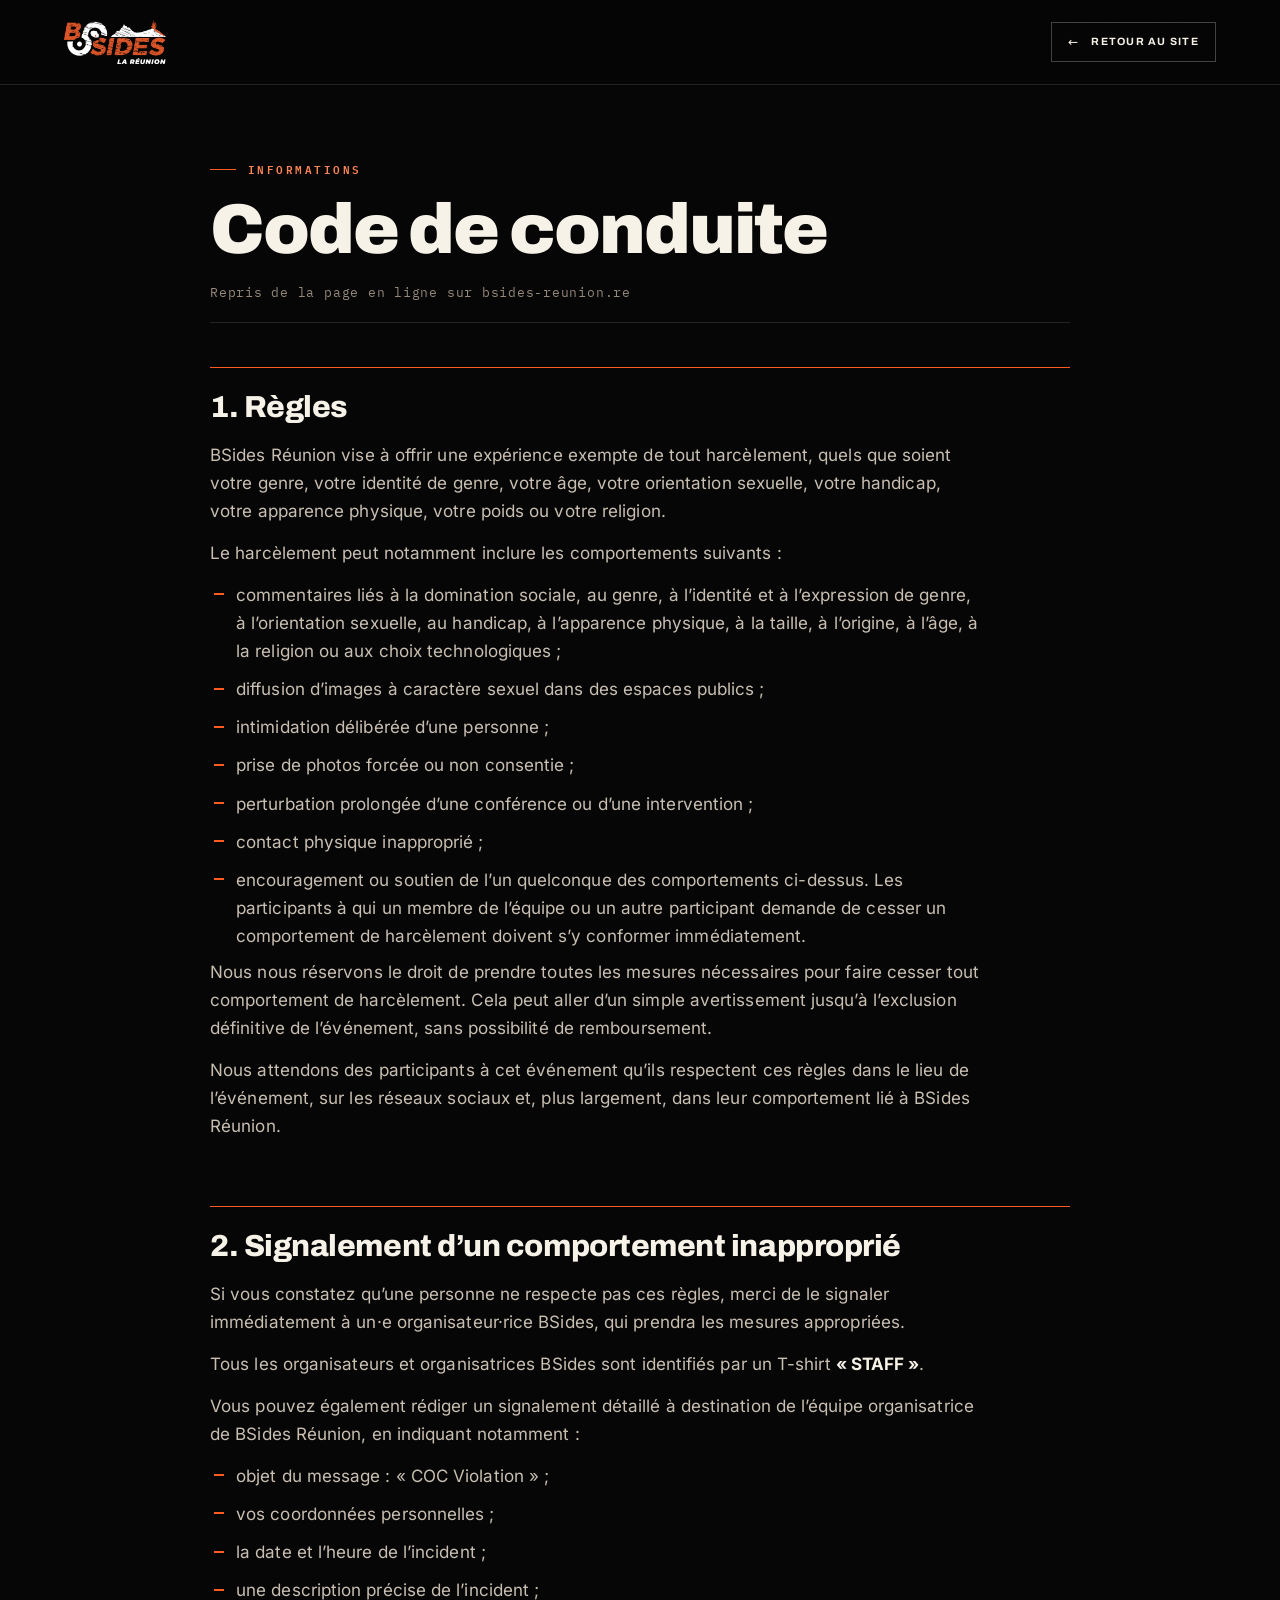
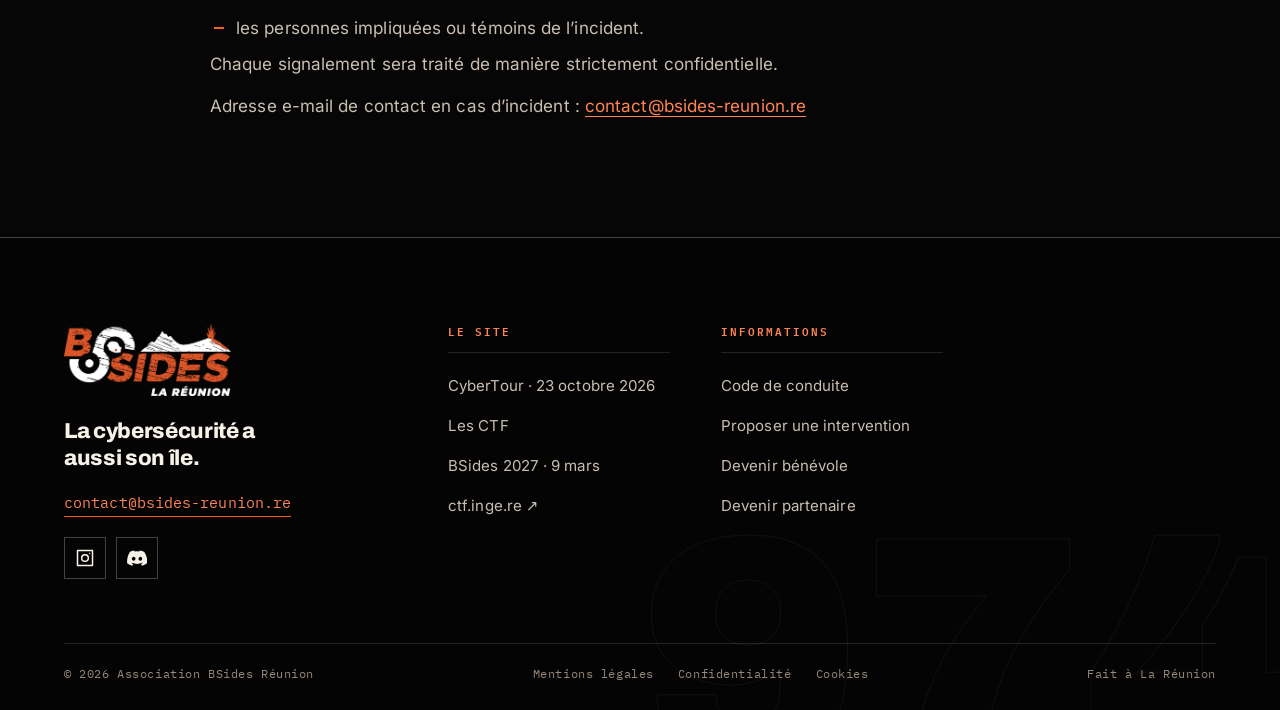
==== code-de-conduite.html @ 9054e7fd "Publie le site sur GitHub Pages depuis une branche orpheline. - Ne garde que le contenu publiable : " ====
<!DOCTYPE html>
<html lang="fr">
<head>
  <meta charset="UTF-8">
  <meta name="viewport" content="width=device-width, initial-scale=1">
  <title>Code de conduite · BSides Réunion</title>
  <meta name="description" content="Code de conduite de BSides Réunion : règles de l’événement et façon de signaler un comportement inapproprié.">
  <link rel="canonical" href="https://bsides-reunion.re/code-de-conduite.html">
  <meta name="robots" content="index, follow">
  <meta property="og:type" content="website">
  <meta property="og:site_name" content="BSides Réunion">
  <meta property="og:locale" content="fr_FR">
  <meta property="og:title" content="Code de conduite · BSides Réunion">
  <meta property="og:description" content="Code de conduite de BSides Réunion : règles de l’événement et façon de signaler un comportement inapproprié.">
  <meta property="og:url" content="https://bsides-reunion.re/code-de-conduite.html">
  <meta property="og:image" content="https://bsides-reunion.re/img/og.png">
  <meta property="og:image:width" content="1200">
  <meta property="og:image:height" content="630">
  <meta property="og:image:alt" content="BSides Réunion">
  <meta name="twitter:card" content="summary_large_image">
  <meta name="twitter:title" content="Code de conduite · BSides Réunion">
  <meta name="twitter:description" content="Code de conduite de BSides Réunion : règles de l’événement et façon de signaler un comportement inapproprié.">
  <meta name="twitter:image" content="https://bsides-reunion.re/img/og.png">
  <meta name="twitter:image:alt" content="BSides Réunion">
  <meta name="theme-color" content="#070606">
  <meta name="color-scheme" content="dark">
  <link rel="icon" href="./logos/favicon.png" type="image/png">
  <link rel="apple-touch-icon" href="./logos/apple-touch-icon.png" sizes="180x180">
  <link rel="preload" href="./fonts/archivo-latin-800-normal.woff2" as="font" type="font/woff2" crossorigin>
  <link rel="stylesheet" href="./css/home.css">
  <link rel="stylesheet" href="./css/pages.css">
</head>
<body class="page-body">
  <a class="skip" href="#main">Aller au contenu</a>

  <header class="top is-scrolled" id="top">
    <div class="wrap top-in">
      <a class="brand" href="./index.html" aria-label="BSides La Réunion, retour au site">
        <img src="./logos/bsides-blanc.png" width="480" height="207" alt="BSides La Réunion">
      </a>
      <a class="btn btn-line btn-sm top-back" href="./index.html"><span class="bi"><span class="arr" aria-hidden="true">←</span> Retour au site</span></a>
    </div>
  </header>
  <main class="doc" id="main">
    <p class="eyebrow">Informations</p>
    <h1>Code de conduite</h1>
    <p class="doc-meta">Repris de la page en ligne sur bsides-reunion.re</p>
    <div class="doc-body">
      <section>
        <h2>1. Règles</h2>
        <p>BSides Réunion vise à offrir une expérience exempte de tout harcèlement, quels que soient votre genre, votre identité de genre, votre âge, votre orientation sexuelle, votre handicap, votre apparence physique, votre poids ou votre religion.</p>
        <p>Le harcèlement peut notamment inclure les comportements suivants :</p>
        <ul>
          <li>commentaires liés à la domination sociale, au genre, à l’identité et à l’expression de genre, à l’orientation sexuelle, au handicap, à l’apparence physique, à la taille, à l’origine, à l’âge, à la religion ou aux choix technologiques ;</li>
          <li>diffusion d’images à caractère sexuel dans des espaces publics ;</li>
          <li>intimidation délibérée d’une personne ;</li>
          <li>prise de photos forcée ou non consentie ;</li>
          <li>perturbation prolongée d’une conférence ou d’une intervention ;</li>
          <li>contact physique inapproprié ;</li>
          <li>encouragement ou soutien de l’un quelconque des comportements ci-dessus. Les participants à qui un membre de l’équipe ou un autre participant demande de cesser un comportement de harcèlement doivent s’y conformer immédiatement.</li>
        </ul>
        <p>Nous nous réservons le droit de prendre toutes les mesures nécessaires pour faire cesser tout comportement de harcèlement. Cela peut aller d’un simple avertissement jusqu’à l’exclusion définitive de l’événement, sans possibilité de remboursement.</p>
        <p>Nous attendons des participants à cet événement qu’ils respectent ces règles dans le lieu de l’événement, sur les réseaux sociaux et, plus largement, dans leur comportement lié à BSides Réunion.</p>
      </section>
      <section>
        <h2>2. Signalement d’un comportement inapproprié</h2>
        <p>Si vous constatez qu’une personne ne respecte pas ces règles, merci de le signaler immédiatement à un·e organisateur·rice BSides, qui prendra les mesures appropriées.</p>
        <p>Tous les organisateurs et organisatrices BSides sont identifiés par un T-shirt <strong>« STAFF »</strong>.</p>
        <p>Vous pouvez également rédiger un signalement détaillé à destination de l’équipe organisatrice de BSides Réunion, en indiquant notamment :</p>
        <ul>
          <li>objet du message : « COC Violation » ;</li>
          <li>vos coordonnées personnelles ;</li>
          <li>la date et l’heure de l’incident ;</li>
          <li>une description précise de l’incident ;</li>
          <li>les personnes impliquées ou témoins de l’incident.</li>
        </ul>
        <p>Chaque signalement sera traité de manière strictement confidentielle.</p>
        <p>Adresse e-mail de contact en cas d’incident : <a href="mailto:contact@bsides-reunion.re?subject=COC%20Violation">contact@bsides-reunion.re</a></p>
      </section>
    </div>
  </main>

  <footer class="foot">
    <div class="wrap foot-grid">
      <div class="foot-brand">
        <a class="brand brand-foot" href="./index.html" aria-label="BSides La Réunion, retour au site">
          <img src="./logos/bsides-blanc.png" width="480" height="207" alt="BSides La Réunion">
        </a>
        <p class="foot-tag">La cybersécurité a aussi son île.</p>
        <a class="foot-mail" href="mailto:contact@bsides-reunion.re">contact@bsides-reunion.re</a>
        <ul class="socials">
          <li><a href="https://www.instagram.com/bsidesreunion/" target="_blank" rel="noopener" aria-label="Instagram de BSides Réunion"><svg viewBox="0 0 24 24" width="20" height="20" aria-hidden="true" fill="none" stroke="currentColor" stroke-width="1.8" stroke-linecap="round" stroke-linejoin="round"><rect x="3" y="3" width="18" height="18"/><circle cx="12" cy="12" r="4"/><circle cx="17.5" cy="6.5" r=".8" fill="currentColor" stroke="none"/></svg></a></li>
          <li><a href="https://discord.gg/W29jZfNpn" target="_blank" rel="noopener" aria-label="Discord de BSides Réunion"><svg viewBox="0 0 24 24" width="20" height="20" aria-hidden="true" fill="currentColor"><path d="M20.3 4.4a19.8 19.8 0 0 0-4.9-1.5l-.1 0c-.2.4-.4.9-.6 1.3a18.3 18.3 0 0 0-5.5 0c-.2-.4-.5-.9-.6-1.3a.1.1 0 0 0-.1 0A19.7 19.7 0 0 0 3.6 4.4a.1.1 0 0 0 0 0C.5 9 0 13.6.1 18.1a.1.1 0 0 0 .1.1 19.9 19.9 0 0 0 6 3 .1.1 0 0 0 .1 0c.5-.6.9-1.3 1.2-2a.1.1 0 0 0 0-.1 13 13 0 0 1-1.9-.9.1.1 0 0 1 0-.2l.4-.3a.1.1 0 0 1 .1 0c3.9 1.8 8.2 1.8 12 0a.1.1 0 0 1 .1 0l.4.3a.1.1 0 0 1 0 .2 12.3 12.3 0 0 1-1.9.9.1.1 0 0 0 0 .1c.4.7.8 1.4 1.2 2a.1.1 0 0 0 .1 0 19.8 19.8 0 0 0 6-3 .1.1 0 0 0 .1-.1c.5-5.2-.8-9.7-3.5-13.7a.1.1 0 0 0 0 0zM8 15.3c-1.2 0-2.2-1.1-2.2-2.4S6.7 10.4 8 10.4s2.2 1.1 2.2 2.5-1 2.4-2.2 2.4zm8 0c-1.2 0-2.2-1.1-2.2-2.4s1-2.5 2.2-2.5 2.2 1.1 2.2 2.5-1 2.4-2.2 2.4z"/></svg></a></li>
        </ul>
      </div>
      <nav class="foot-col" aria-label="Le site">
        <p class="foot-h">Le site</p>
        <ul>
          <li><a href="./index.html#cybertour">CyberTour · 23 octobre 2026</a></li>
          <li><a href="./index.html#ctf">Les CTF</a></li>
          <li><a href="./index.html#infos">BSides 2027 · 9 mars</a></li>
          <li><a href="https://ctf.inge.re" target="_blank" rel="noopener">ctf.inge.re <span aria-hidden="true">↗</span></a></li>
        </ul>
      </nav>
      <nav class="foot-col" aria-label="Informations">
        <p class="foot-h">Informations</p>
        <ul>
          <li><a href="./code-de-conduite.html" aria-current="page">Code de conduite</a></li>
          <li><a href="./appel-a-contributions.html">Proposer une intervention</a></li>
          <li><a href="./benevoles.html">Devenir bénévole</a></li>
          <li><a href="./partenaires.html">Devenir partenaire</a></li>
        </ul>
      </nav>
    </div>
    <div class="wrap foot-bottom">
      <p>© <span id="year">2026</span> Association BSides Réunion</p>
      <p class="foot-legal"><a href="./mentions-legales.html">Mentions légales</a><a href="./confidentialite.html">Confidentialité</a><a href="./cookies.html">Cookies</a></p>
      <p>Fait à La Réunion</p>
    </div>
  </footer>

  <script src="./js/pages.js" defer></script>
</body>
</html>
---- css/home.css ----
/* BSides Réunion — feuille commune (accueil + pages d'information).
   Direction : basalte & lave. Noir chaud, blanc cassé, orange lave.
   Typo éditoriale, filets fins, mouvements sobres. Aucune ressource externe. */

@font-face { font-family: "Inter"; font-weight: 400; font-style: normal; font-display: swap; src: url("../fonts/inter-latin-400-normal.woff2") format("woff2"); }
@font-face { font-family: "Inter"; font-weight: 500; font-style: normal; font-display: swap; src: url("../fonts/inter-latin-500-normal.woff2") format("woff2"); }
@font-face { font-family: "Inter"; font-weight: 600; font-style: normal; font-display: swap; src: url("../fonts/inter-latin-600-normal.woff2") format("woff2"); }
@font-face { font-family: "Inter"; font-weight: 700; font-style: normal; font-display: swap; src: url("../fonts/inter-latin-700-normal.woff2") format("woff2"); }
@font-face { font-family: "Archivo"; font-weight: 700; font-style: normal; font-display: swap; src: url("../fonts/archivo-latin-700-normal.woff2") format("woff2"); }
@font-face { font-family: "Archivo"; font-weight: 800; font-style: normal; font-display: swap; src: url("../fonts/archivo-latin-800-normal.woff2") format("woff2"); }
@font-face { font-family: "Archivo"; font-weight: 900; font-style: normal; font-display: swap; src: url("../fonts/archivo-latin-900-normal.woff2") format("woff2"); }
@font-face { font-family: "IBM Plex Mono"; font-weight: 400; font-style: normal; font-display: swap; src: url("../fonts/ibm-plex-mono-latin-400-normal.woff2") format("woff2"); }
@font-face { font-family: "IBM Plex Mono"; font-weight: 600; font-style: normal; font-display: swap; src: url("../fonts/ibm-plex-mono-latin-600-normal.woff2") format("woff2"); }
@font-face { font-family: "Kaushan Script"; font-weight: 400; font-style: normal; font-display: swap; src: url("../fonts/kaushan-script-latin-400-normal.woff2") format("woff2"); }
@font-face { font-family: "Caveat"; font-weight: 600; font-style: normal; font-display: swap; src: url("../fonts/caveat-latin-600-normal.woff2") format("woff2"); }

:root {
  --bg: #070606;
  --bg-2: #0c0a09;
  --panel: #100d0b;
  --panel-2: #171210;
  --line: rgba(247, 242, 232, .12);
  --line-2: rgba(247, 242, 232, .26);
  --text: #f7f2e8;
  --muted: #c8bfb2;
  --soft: #94887a;
  --or: #ff5a1f;
  --or-l: #ff8455;
  --or-d: #c8410f;
  --gold: #ffc48a;
  --vi: #8d6bff;
  --vi-l: #b9a3ff;
  --ink: #140802;
  --sans: "Inter", system-ui, -apple-system, "Segoe UI", Roboto, sans-serif;
  --head: "Archivo", "Inter", system-ui, sans-serif;
  --mono: "IBM Plex Mono", ui-monospace, "SFMono-Regular", Menlo, Consolas, monospace;
  --script: "Kaushan Script", "Brush Script MT", cursive;
  --hand: "Caveat", "Segoe Print", cursive;
  --ease: cubic-bezier(.16, 1, .3, 1);
  --skew: -12deg;
  --gutter: clamp(20px, 5vw, 64px);
  --header-h: 84px;
  --max: 1320px;
}

*, *::before, *::after { box-sizing: border-box; }
html { scroll-behavior: smooth; scroll-padding-top: calc(var(--header-h) + 16px); overflow-anchor: none; -webkit-text-size-adjust: 100%; }
body { margin: 0; background: var(--bg); color: var(--text); font: 400 1.0625rem/1.65 var(--sans); letter-spacing: .005em; -webkit-font-smoothing: antialiased; text-rendering: optimizeLegibility; overflow-x: hidden; color-scheme: dark; }
body::after { content: ""; position: fixed; inset: 0; z-index: 90; pointer-events: none; opacity: .035; mix-blend-mode: soft-light; background-image: url("data:image/svg+xml,%3Csvg xmlns='http://www.w3.org/2000/svg' width='140' height='140'%3E%3Cfilter id='n'%3E%3CfeTurbulence type='fractalNoise' baseFrequency='.85' numOctaves='2' stitchTiles='stitch'/%3E%3C/filter%3E%3Crect width='140' height='140' filter='url(%23n)'/%3E%3C/svg%3E"); }
img, svg { display: block; max-width: 100%; }
a { color: inherit; }
h1, h2, h3, h4, p, ul, ol, dl, dd, figure, address { margin: 0; }
address { font-style: normal; }
ul, ol { padding: 0; list-style: none; }
button { font: inherit; color: inherit; }
::selection { background: var(--or); color: var(--ink); }
:focus-visible { outline: 2px solid var(--or-l); outline-offset: 3px; }
.sr, .sr-only { position: absolute; width: 1px; height: 1px; overflow: hidden; clip: rect(0 0 0 0); white-space: nowrap; }
.skip { position: absolute; left: 12px; top: -70px; z-index: 200; background: var(--or); color: var(--ink); padding: 10px 16px; font: 700 .8rem/1 var(--head); text-transform: uppercase; letter-spacing: .08em; text-decoration: none; transition: top .2s; }
.skip:focus { top: 12px; }
.wrap { width: min(var(--max), 100% - 2 * var(--gutter)); margin-inline: auto; }

/* ---------- États selon la date ---------- */
html[data-ctf="before"] [data-show]:not([data-show~="before"]),
html[data-ctf="on"] [data-show]:not([data-show~="on"]),
html[data-ctf="after"] [data-show]:not([data-show~="after"]) { display: none !important; }

/* ---------- Apparition au défilement ---------- */
html.js .rv { opacity: 0; transform: translateY(28px); animation: rv-failsafe .01s 3.4s forwards; transition: opacity .9s var(--ease), transform .9s var(--ease); transition-delay: var(--d, 0s); }
html.js .rv.in { opacity: 1; transform: none; animation: none; }
@keyframes rv-failsafe { to { opacity: 1; transform: none; clip-path: none; } }

/* ---------- Textes ---------- */
.eyebrow { display: flex; align-items: center; gap: 12px; font: 600 .7rem/1.3 var(--mono); letter-spacing: .22em; text-transform: uppercase; color: var(--or-l); margin-bottom: 18px; }
.eyebrow::before { content: ""; width: 26px; height: 1px; background: var(--or); flex: none; }
.eyebrow-light { color: rgba(247, 242, 232, .78); }
h1, h2, h3, h4 { font-family: var(--head); line-height: 1.02; text-wrap: balance; letter-spacing: -.03em; overflow-wrap: break-word; }
h2 { font-size: clamp(2.3rem, 5.2vw, 4.6rem); font-weight: 900; }
h3 { font-weight: 800; }
.u-link { color: var(--or-l); text-decoration: underline; text-decoration-thickness: 1px; text-underline-offset: 4px; transition: color .2s; }
.u-link:hover { color: #fff; }
.sec-head { max-width: 820px; margin-bottom: clamp(38px, 5vw, 64px); position: relative; z-index: 1; }
.sec-head p:not(.eyebrow) { margin-top: 20px; color: var(--muted); font-size: 1.08rem; max-width: 62ch; }
.fine { font: 400 .74rem/1.6 var(--mono); color: var(--soft); margin-top: 22px; }

/* Numéros de section en filigrane */
main > section[data-num] { position: relative; }
main > section[data-num]::before { content: attr(data-num); position: absolute; top: clamp(18px, 3vw, 40px); right: var(--gutter); z-index: 0; font: 900 clamp(4rem, 11vw, 10rem)/.75 var(--head); letter-spacing: -.07em; color: transparent; -webkit-text-stroke: 1px rgba(247, 242, 232, .10); pointer-events: none; }
@media (max-width: 760px) { main > section[data-num]::before { display: none; } }

/* ---------- Boutons ---------- */
.btn { position: relative; display: inline-flex; align-items: center; min-height: 52px; padding: 0 26px; border: 1px solid var(--line-2); background: transparent; color: var(--text); font: 700 .74rem/1 var(--head); letter-spacing: .12em; text-transform: uppercase; text-decoration: none; cursor: pointer; overflow: visible; transition: color .25s, border-color .25s, background-color .25s, transform .25s var(--ease); }
.btn .bi { display: inline-flex; align-items: center; gap: 12px; }
.btn .arr { font-family: var(--sans); font-weight: 500; font-size: 1.15em; transition: transform .25s var(--ease); }
.btn:hover .arr { transform: translateX(5px); }
.btn-primary { background: var(--or); border-color: var(--or); color: var(--ink); }
.btn-primary:hover { background: var(--or-l); border-color: var(--or-l); transform: translateY(-2px); }
.btn-line:hover { border-color: var(--or); color: var(--or-l); }
.btn-sm { min-height: 40px; padding: 0 16px; font-size: .66rem; }
.btn:disabled { opacity: .5; cursor: not-allowed; }

/* ---------- En-tête ---------- */
.top { position: sticky; top: 0; z-index: 60; background: transparent; border-bottom: 1px solid transparent; transition: border-color .25s; }
.top::before { content: ""; position: absolute; inset: 0; z-index: -1; background: rgba(7, 6, 6, .82); -webkit-backdrop-filter: blur(18px) saturate(1.2); backdrop-filter: blur(18px) saturate(1.2); }
.top.is-scrolled { border-bottom-color: var(--line); }
.top.is-scrolled::before { background: rgba(7, 6, 6, .94); }
.top-progress { position: absolute; left: 0; right: 0; bottom: -1px; height: 2px; pointer-events: none; }
.top-progress > i { position: absolute; inset: 0; transform: scaleX(0); transform-origin: left; background: linear-gradient(90deg, var(--or-d), var(--or), var(--gold)); box-shadow: 0 0 14px rgba(255, 90, 31, .45); }
/* la goutte en bout de jauge : elle gonfle, s'étire, puis tombe */
.top-progress > b { position: absolute; top: 50%; left: 0; width: 7px; height: 7px; margin: -3.5px 0 0 -3.5px; border-radius: 50%; background: radial-gradient(circle at 35% 30%, var(--gold), var(--or) 72%); box-shadow: 0 0 12px rgba(255, 90, 31, .85); opacity: 0; transition: opacity .25s; }
.top-progress > b.is-on { opacity: 1; }
.top-progress > b::before { content: ""; position: absolute; left: 50%; top: -2px; width: 2px; height: 5px; margin-left: -1px; border-radius: 1px; background: linear-gradient(180deg, var(--or), var(--gold)); opacity: .85; }
.top-in { display: flex; align-items: center; justify-content: space-between; gap: 26px; height: var(--header-h); }
.brand { display: block; flex: none; text-decoration: none; }
.brand img { height: 44px; width: auto; filter: saturate(1.4); }
.nav { display: none; align-items: center; gap: clamp(14px, 1.7vw, 28px); margin-inline: auto; }
.nav a { position: relative; display: flex; align-items: center; height: var(--header-h); font: 500 .84rem/1 var(--sans); color: rgba(247, 242, 232, .76); text-decoration: none; white-space: nowrap; transition: color .2s; }
.nav a:hover { color: var(--text); }
.nav a::after { content: ""; position: absolute; left: 0; right: 0; bottom: calc(50% - 18px); height: 2px; background: var(--or); transform: scaleX(0); transform-origin: left; transition: transform .25s var(--ease); }
.nav a[aria-current="true"] { color: var(--text); }
.nav a[aria-current="true"]::after { transform: scaleX(1); }
.top-cta { display: none; flex: none; }
.menu-btn { display: grid; place-items: center; width: 44px; height: 44px; border: 1px solid var(--line-2); background: transparent; cursor: pointer; }
.menu-ico, .menu-ico::before, .menu-ico::after { display: block; width: 18px; height: 1.5px; background: var(--text); position: relative; content: ""; transition: transform .25s, background-color .25s; }
.menu-ico::before { position: absolute; top: -6px; }
.menu-ico::after { position: absolute; top: 6px; }
.menu-btn[aria-expanded="true"] .menu-ico { background: transparent; }
.menu-btn[aria-expanded="true"] .menu-ico::before { transform: translateY(6px) rotate(45deg); }
.menu-btn[aria-expanded="true"] .menu-ico::after { transform: translateY(-6px) rotate(-45deg); }
.sheet { display: none; position: fixed; z-index: 70; inset: var(--header-h) 0 0 0; padding: 18px var(--gutter) 40px; background: rgba(7, 6, 6, .985); overflow-y: auto; flex-direction: column; gap: 2px; }
.sheet.open { display: flex; }
.sheet a:not(.btn) { padding: 16px 4px; font: 800 1.4rem/1.2 var(--head); letter-spacing: -.02em; text-decoration: none; border-bottom: 1px solid var(--line); }
.sheet .btn { margin-top: 26px; align-self: flex-start; }
@media (max-width: 1179px) { :root { --header-h: 68px; } .brand img { height: 38px; } }
@media (min-width: 1180px) { .nav, .top-cta { display: flex; } .menu-btn, .sheet { display: none !important; } }

/* ---------- Emplacements photo ---------- */
.slot { position: relative; overflow: hidden; background: #0b0908; }
.slot > img { width: 100%; height: 100%; object-fit: cover; }
.slot > .photo { position: absolute; inset: 0; animation: photo-in 1.1s var(--ease) both; }
@keyframes photo-in { from { opacity: 0; clip-path: inset(0 0 100% 0); } to { opacity: 1; clip-path: inset(0); } }

/* ---------- Hero ---------- */
.hero { position: relative; isolation: isolate; min-height: calc(100vh - var(--header-h)); min-height: calc(100dvh - var(--header-h)); display: flex; align-items: flex-end; overflow: hidden; background: var(--bg); padding: clamp(40px, 6vh, 80px) 0 clamp(50px, 8vh, 100px); }
.hero-art { position: absolute; inset: -9% 0; z-index: -2; will-change: transform; }
.hero-art > img { width: 100%; height: 100%; object-fit: cover; object-position: 64% 50%; animation: hero-zoom 26s ease-in-out infinite alternate; }
@keyframes hero-zoom { from { transform: scale(1.02); } to { transform: scale(1.09); } }
.hero-shade { position: absolute; inset: 0; z-index: -1; background:
  linear-gradient(90deg, rgba(7, 6, 6, .97) 0%, rgba(7, 6, 6, .82) 30%, rgba(7, 6, 6, .28) 60%, rgba(7, 6, 6, .05) 78%),
  linear-gradient(180deg, rgba(7, 6, 6, .72) 0, rgba(7, 6, 6, 0) 18%),
  linear-gradient(0deg, var(--bg) 0, rgba(7, 6, 6, .55) 10%, rgba(7, 6, 6, 0) 32%); }
.hero-in { position: relative; z-index: 1; display: grid; grid-template-columns: minmax(0, 1fr) auto; align-items: end; gap: clamp(28px, 4vw, 60px); }
.hero-copy { max-width: 760px; }
.hero-lock { margin: 4px 0 clamp(16px, 2vw, 24px); }
.hero-logo { width: clamp(210px, 24vw, 340px); height: auto; filter: saturate(1.4) drop-shadow(0 16px 44px rgba(0, 0, 0, .45)); }
.hero-year { display: flex; flex-wrap: wrap; align-items: flex-end; gap: clamp(14px, 1.8vw, 24px); margin-top: clamp(10px, 1.4vw, 18px); }
.hero-year .yr { font: 900 clamp(3.6rem, 7vw, 6.4rem)/.76 var(--head); letter-spacing: -.06em; color: var(--or); }
.hero-year .yr-meta { font: 600 clamp(.58rem, .78vw, .72rem)/1.6 var(--mono); letter-spacing: .18em; text-transform: uppercase; color: rgba(247, 242, 232, .86); padding-bottom: clamp(4px, .6vw, 10px); }
.hero-tag { font: 900 clamp(1.6rem, 2.7vw, 2.5rem)/1.02 var(--head); letter-spacing: -.035em; margin-bottom: 18px; }
.hero-p { font-size: clamp(1rem, 1.2vw, 1.1rem); line-height: 1.65; color: var(--muted); max-width: 54ch; }
.hero-p strong { color: var(--text); font-weight: 600; }
.hero-actions { display: flex; flex-wrap: wrap; gap: 12px; margin-top: 30px; }
html.js .hero-copy > *, html.js .hero-side { opacity: 0; transform: translateY(18px); transition: opacity .9s var(--ease), transform .9s var(--ease); }
html.js.booted .hero-copy > *, html.js.booted .hero-side { opacity: 1; transform: none; }
html.js .hero-copy > *:nth-child(2) { transition-delay: .07s; }
html.js .hero-copy > *:nth-child(3) { transition-delay: .14s; }
html.js .hero-copy > *:nth-child(4) { transition-delay: .21s; }
html.js .hero-copy > *:nth-child(5) { transition-delay: .28s; }
html.js .hero-side { transition-delay: .34s; }
.hero-side { display: grid; gap: 14px; justify-items: start; padding: 18px 20px; background: linear-gradient(180deg, rgba(7, 6, 6, .58), rgba(7, 6, 6, .34)); border: 1px solid var(--line); -webkit-backdrop-filter: blur(10px); backdrop-filter: blur(10px); }
.hero-side-label { font: 600 .64rem/1 var(--mono); letter-spacing: .2em; text-transform: uppercase; color: var(--soft); }
.hero-count { display: flex; align-items: baseline; gap: 8px; }
.hero-count strong { font: 900 clamp(3rem, 5vw, 5rem)/.78 var(--head); letter-spacing: -.05em; color: var(--text); }
.hero-count span { font: 600 .68rem/1 var(--mono); letter-spacing: .14em; text-transform: uppercase; color: var(--or-l); }
.hero-side-date { font: 400 .74rem/1.7 var(--mono); letter-spacing: .08em; color: var(--muted); }
.hero-scroll { display: flex; align-items: center; gap: 10px; margin-top: 6px; font: 600 .62rem/1 var(--mono); letter-spacing: .2em; text-transform: uppercase; color: var(--soft); text-decoration: none; }
.hero-scroll i { display: block; width: 1px; height: 34px; background: linear-gradient(180deg, var(--or), transparent); animation: scroll-pulse 2.2s ease-in-out infinite; }
@keyframes scroll-pulse { 50% { transform: scaleY(.55); opacity: .5; } }
@media (max-width: 1023px) {
  .hero { align-items: flex-start; padding-bottom: 48px; }
  .hero-side-label { grid-column: 1 / -1; letter-spacing: .12em; }
  .hero-in { grid-template-columns: minmax(0, 1fr); }
  .hero-side { grid-template-columns: auto auto; align-items: end; justify-content: start; gap: 10px 22px; padding: 16px 18px; border: 1px solid var(--line); }
  .hero-side-date { grid-column: 1 / -1; }
  .hero-scroll { display: none; }
  .hero-shade { background: linear-gradient(180deg, rgba(7, 6, 6, .82), rgba(7, 6, 6, .58) 55%, var(--bg)); }
}

/* ---------- Ticker ---------- */
.ticker-wrap { position: relative; z-index: 2; }
.ticker { position: relative; overflow: hidden; background: var(--or); color: var(--ink); border-top: 1px solid var(--or); border-bottom: 1px solid var(--or); }
.ticker-track { display: flex; width: max-content; animation: ticker 44s linear infinite; }
.ticker-track span { display: inline-flex; align-items: center; gap: 2.4rem; padding: 13px 1.2rem; font: 900 clamp(1.1rem, 2.2vw, 1.9rem)/1 var(--head); letter-spacing: -.02em; text-transform: uppercase; white-space: nowrap; }
.ticker-track b { font-weight: 400; color: rgba(20, 8, 2, .34); }
@keyframes ticker { to { transform: translateX(-50%); } }
.ticker:hover .ticker-track { animation-play-state: paused; }

/* ---------- CyberTour ---------- */
.ct { padding: clamp(70px, 9vw, 120px) 0; background: var(--bg); }
.ct-card { position: relative; display: grid; grid-template-columns: 210px minmax(0, 1fr) auto; gap: 30px 44px; align-items: center; padding: clamp(26px, 3.4vw, 48px); background: linear-gradient(155deg, var(--panel), var(--bg-2)); border: 1px solid var(--line); border-left: 2px solid var(--or); }
.ct-card::before { content: ""; position: absolute; inset: 0 auto 0 0; width: 2px; background: linear-gradient(180deg, var(--gold), var(--or), transparent); }
.ct-brand { display: grid; gap: 16px; }
.ct-logo { display: flex; align-items: center; justify-content: center; min-height: 96px; padding: 16px 18px; background: rgba(247, 242, 232, .04); border: 1px solid var(--line); text-decoration: none; transition: border-color .2s, background-color .2s; }
.ct-logo:hover { border-color: var(--or); background: rgba(255, 90, 31, .06); }
.ct-logo img { max-height: 108px; width: auto; max-width: 100%; }
.ct-fallback { display: none; text-align: center; font: 500 1.7rem/1 var(--head); }
.ct-fallback strong { font-weight: 900; color: var(--or); }
.ct-fallback small { display: block; margin-top: 6px; font: 600 .68rem/1 var(--mono); letter-spacing: .22em; text-transform: uppercase; color: var(--muted); }
.ct-logo.no-logo img { display: none; }
.ct-logo.no-logo .ct-fallback { display: block; }
.ct-pill { display: flex; align-items: center; justify-content: center; gap: 10px; padding: 9px 14px; border: 1px solid var(--or); color: var(--gold); font: 600 .72rem/1.2 var(--mono); letter-spacing: .1em; text-transform: uppercase; }
.ct-pill .dot { width: 7px; height: 7px; border-radius: 50%; background: var(--or); flex: none; box-shadow: 0 0 10px var(--or); }
.ct-pill[data-state="after"] { border-color: var(--line-2); color: var(--muted); }
.ct-pill[data-state="after"] .dot { background: var(--soft); box-shadow: none; }
.ct-main h2 { font-size: clamp(1.7rem, 2.8vw, 2.7rem); line-height: 1.06; margin-bottom: 16px; }
.ct-main p:not(.eyebrow) { color: var(--muted); font-size: 1.02rem; }
.ct-main .ct-note { margin-top: 12px; font-size: .88rem; color: var(--soft); }
.ct-actions { display: grid; gap: 12px; justify-items: stretch; }
.cal { grid-column: 1 / -1; display: grid; grid-template-columns: repeat(3, 1fr); border-top: 1px solid var(--line); padding-top: 24px; margin-top: 6px; }
.cal li { position: relative; display: grid; gap: 4px; padding: 4px 24px; }
.cal li + li { border-left: 1px solid var(--line); }
.cal li:first-child { padding-left: 0; }
.cal time { font: 600 .7rem/1.2 var(--mono); letter-spacing: .16em; text-transform: uppercase; color: var(--soft); }
.cal strong { font: 800 1.06rem/1.3 var(--head); }
.cal [data-tag] { font: 400 .74rem/1.3 var(--mono); color: var(--soft); }
.cal li[data-state="past"] strong { color: var(--muted); }
.cal li[data-state="next"] time, .cal li[data-state="next"] [data-tag] { color: var(--or-l); }
.cal li[data-state="next"]::before { content: ""; position: absolute; left: 0; top: -25px; width: 100%; height: 2px; background: var(--or); box-shadow: 0 0 12px rgba(255, 90, 31, .5); }
@media (max-width: 1100px) {
  .ct-card { grid-template-columns: 1fr; padding: 26px 22px; }
  .ct-brand { grid-template-columns: 200px auto; align-items: center; justify-content: start; }
  .ct-actions { grid-auto-flow: column; justify-content: start; }
}
@media (max-width: 760px) {
  .cal { grid-template-columns: 1fr; gap: 14px; }
  .cal li { padding: 0 0 14px; }
  .cal li + li { border-left: 0; border-top: 1px solid var(--line); padding-top: 14px; }
  .cal li[data-state="next"]::before { display: none; }
  .cal li[data-state="next"] { box-shadow: -14px 0 0 -12px var(--or); padding-left: 12px; }
}
@media (max-width: 560px) {
  .ct-brand { grid-template-columns: 1fr; }
  .ct-actions { grid-auto-flow: row; }
  .ct-actions .btn { width: 100%; }
  .ct-actions .btn .bi { flex: 1; justify-content: center; }
}

/* ---------- 4 piliers : bento ---------- */
.features { padding: clamp(70px, 9vw, 130px) 0; background: var(--bg-2); border-top: 1px solid var(--line); }
.feat-grid { display: grid; grid-template-columns: repeat(12, 1fr); grid-auto-rows: minmax(180px, auto); gap: 14px; }
.feat { position: relative; z-index: 1; display: flex; flex-direction: column; justify-content: flex-end; padding: clamp(22px, 2.6vw, 36px); background: var(--panel); border: 1px solid var(--line); overflow: hidden; transition: border-color .3s, background-color .3s; }
.feat:nth-child(1) { grid-column: span 6; grid-row: span 2; }
.feat:nth-child(2) { grid-column: span 6; }
.feat:nth-child(3) { grid-column: span 3; }
.feat:nth-child(4) { grid-column: span 3; }
.feat::after { content: ""; position: absolute; left: 0; right: 0; bottom: 0; height: 2px; background: linear-gradient(90deg, var(--or-d), var(--or), var(--gold)); transform: scaleX(0); transform-origin: left; transition: transform .5s var(--ease); }
.feat:hover { border-color: var(--line-2); background: var(--panel-2); }
.feat:hover::after { transform: scaleX(1); }
.feat .ico { width: 42px; height: 42px; margin-bottom: auto; color: var(--or); }
.feat:nth-child(1) .ico { width: 54px; height: 54px; }
.feat h3 { font-size: clamp(1.5rem, 2.4vw, 2.1rem); margin: 26px 0 10px; }
.feat:nth-child(1) h3 { font-size: clamp(2.2rem, 4vw, 3.4rem); }
.feat p { color: var(--muted); font-size: .96rem; line-height: 1.6; max-width: 42ch; }
@media (max-width: 980px) {
  .feat-grid { grid-template-columns: repeat(2, 1fr); grid-auto-rows: minmax(200px, auto); }
  .feat:nth-child(1) { grid-column: span 2; grid-row: span 1; }
  .feat:nth-child(2), .feat:nth-child(3), .feat:nth-child(4) { grid-column: span 1; }
}
@media (max-width: 620px) {
  .feat-grid { grid-template-columns: 1fr; }
  .feat:nth-child(1), .feat:nth-child(2), .feat:nth-child(3), .feat:nth-child(4) { grid-column: span 1; }
}

/* ---------- À propos ---------- */
/* ---------- Respiration : bandeau photo plein cadre ---------- */
.breather { position: relative; margin: 0; height: clamp(240px, 40vw, 440px); overflow: hidden; background: var(--bg-2); isolation: isolate; }
.breather::before { content: ""; position: absolute; left: 0; top: 0; bottom: 0; width: 2px; z-index: 3; background: linear-gradient(180deg, transparent, var(--or), var(--gold), transparent); background-size: 100% 220%; animation: pour 7s linear infinite; }
.breather-img { position: absolute; inset: -10% 0; }
.breather-img > img { width: 100%; height: 100%; object-fit: cover; }
.breather-img::after { content: ""; position: absolute; inset: 0; background: linear-gradient(180deg, var(--bg-2) 0%, rgba(7, 6, 6, .12) 26%, rgba(7, 6, 6, .38) 68%, var(--bg) 100%), linear-gradient(90deg, rgba(7, 6, 6, .55), rgba(7, 6, 6, 0) 46%); }
.breather figcaption { position: absolute; left: var(--gutter); bottom: clamp(18px, 2.6vw, 36px); z-index: 2; color: #fff; text-shadow: 0 2px 18px rgba(0, 0, 0, .6); }
.breather .script { display: block; font: 400 clamp(2rem, 4.2vw, 3.8rem)/1 var(--script); transform: rotate(-4deg); transform-origin: left bottom; }
.breather .cap { display: block; margin-top: 10px; font: 600 .68rem/1 var(--mono); letter-spacing: .24em; text-transform: uppercase; }
@media (max-width: 640px) {
  .breather { height: clamp(200px, 52vw, 300px); }
  .breather .script { font-size: 2rem; }
}

/* ---------- CTF ---------- */
.ctf { position: relative; padding: clamp(70px, 9vw, 130px) 0; background: var(--bg); border-top: 1px solid var(--line); border-bottom: 1px solid var(--line); overflow: hidden; }
.ctf::after { content: ""; position: absolute; width: 900px; height: 900px; right: -320px; top: -340px; background: radial-gradient(circle, rgba(255, 90, 31, .12), transparent 65%); pointer-events: none; }
.ctf-grid { position: relative; z-index: 1; display: grid; grid-template-columns: minmax(0, 1.08fr) minmax(0, 1fr) minmax(0, .9fr); gap: clamp(26px, 3.6vw, 56px); align-items: center; }
.term { background: #030202; border: 1px solid var(--line-2); box-shadow: 0 0 0 1px rgba(255, 90, 31, .08), 0 40px 90px -50px rgba(255, 90, 31, .55); font-family: var(--mono); }
.term-bar { display: flex; align-items: center; gap: 7px; padding: 11px 14px; border-bottom: 1px solid var(--line); font-size: .72rem; color: var(--soft); }
.term-bar i { width: 9px; height: 9px; border: 1px solid var(--soft); border-radius: 50%; }
.term-bar span { margin-left: auto; letter-spacing: .08em; }
.term pre { margin: 0; padding: 22px 22px 26px; font: 400 clamp(.72rem, .92vw, .84rem)/1.9 var(--mono); color: #ddd3c6; overflow: hidden; white-space: pre; }
.term .d { color: var(--vi-l); }
.term .o { color: var(--or-l); }
.term .cur { display: inline-block; width: .6em; height: 1.1em; vertical-align: -.2em; background: var(--or); animation: blink 1.1s steps(1) infinite; }
@keyframes blink { 50% { opacity: 0; } }
.ctf-copy h2 { font-size: clamp(2.4rem, 4.4vw, 4rem); margin-bottom: 22px; }
.ctf-copy p:not(.eyebrow) { color: var(--muted); font-size: 1.02rem; margin-bottom: 28px; }
.ctf-points { display: grid; gap: 24px; }
.ctf-points li { display: grid; grid-template-columns: 52px minmax(0, 1fr); gap: 18px; align-items: center; }
.pt-ico { display: grid; place-items: center; width: 52px; height: 52px; border: 1px solid var(--line-2); color: var(--or); }
.pt-ico svg { width: 24px; height: 24px; }
.ctf-points li > div { display: grid; gap: 3px; }
.ctf-points strong { font: 800 1.05rem/1.25 var(--head); }
.ctf-points li > div > span { color: var(--soft); font-size: .9rem; line-height: 1.45; }
.ctf-how { position: relative; z-index: 1; margin-top: clamp(54px, 7vw, 90px); padding-top: clamp(40px, 5vw, 60px); border-top: 1px solid var(--line); }
.ctf-how h3 { font-size: clamp(1.5rem, 2.4vw, 2.2rem); margin-bottom: 34px; }
.steps { display: grid; grid-template-columns: repeat(4, 1fr); }
.steps li { padding: 0 28px; position: relative; }
.steps li:first-child { padding-left: 0; }
.steps li + li { border-left: 1px solid var(--line); }
.steps .n { display: inline-grid; place-items: center; width: 42px; height: 36px; margin-bottom: 18px; background: var(--or); color: var(--ink); font: 900 1.2rem/1 var(--head); }
.steps strong { display: block; font: 800 1.08rem/1.3 var(--head); margin-bottom: 8px; }
.steps p { color: var(--muted); font-size: .94rem; line-height: 1.6; }
.chips { display: flex; flex-wrap: wrap; gap: 9px; margin-top: 38px; }
.chips li { padding: 7px 13px; border: 1px solid var(--line-2); font: 400 .74rem/1.2 var(--mono); letter-spacing: .05em; color: var(--muted); }
.tips { margin-top: 30px; border-top: 1px solid var(--line); }
.tips summary { display: flex; align-items: center; justify-content: space-between; gap: 16px; padding: 18px 0; cursor: pointer; font: 800 1.02rem/1.3 var(--head); list-style: none; }
.tips summary::-webkit-details-marker { display: none; }
.tips summary::after { content: "+"; font: 400 1.5rem/1 var(--mono); color: var(--or); }
.tips[open] summary::after { content: "−"; }
.tips ul { display: grid; grid-template-columns: repeat(2, minmax(0, 1fr)); gap: 18px 44px; padding: 4px 0 8px; }
.tips li { color: var(--muted); font-size: .94rem; line-height: 1.6; }
.tips li strong { color: var(--text); }
@media (max-width: 1100px) {
  .ctf-grid { grid-template-columns: minmax(0, 1fr); }
  .ctf-copy { order: 1; } .ctf-points { order: 2; } .term { order: 3; max-width: 580px; }
  .steps { grid-template-columns: repeat(2, 1fr); gap: 34px 0; }
  .steps li:nth-child(3) { border-left: 0; padding-left: 0; }
}
@media (max-width: 640px) {
  .ctf::after { display: none; }
  .steps { grid-template-columns: 1fr; gap: 0; }
  .steps li { padding: 24px 0; }
  .steps li + li { border-left: 0; border-top: 1px solid var(--line); }
  .steps li:first-child { padding-top: 0; }
  .tips ul { grid-template-columns: 1fr; }
}

/* ---------- Conférences ---------- */
.conf { padding: clamp(70px, 9vw, 130px) 0; background: var(--bg-2); }
.conf-grid { display: grid; grid-template-columns: minmax(0, .9fr) minmax(0, 1.5fr); gap: clamp(26px, 4vw, 64px); align-items: center; }
.conf-copy { min-width: 0; }
.conf-copy h2 { margin-bottom: 20px; font-size: clamp(1.85rem, 3.4vw, 3.3rem); overflow-wrap: break-word; hyphens: auto; }
.conf-copy p:not(.eyebrow) { color: var(--muted); margin-bottom: 28px; }
.conf-ctrl { display: flex; gap: 8px; justify-content: flex-end; margin-bottom: 16px; }
.round { display: grid; place-items: center; width: 44px; height: 38px; border: 1px solid var(--line-2); background: transparent; color: var(--text); cursor: pointer; transition: background-color .2s, color .2s, border-color .2s; }
.round:hover:not(:disabled) { background: var(--or); border-color: var(--or); color: var(--ink); }
.round:disabled { opacity: .3; cursor: default; }
.speakers { display: flex; gap: 14px; overflow-x: auto; scroll-snap-type: x mandatory; padding-bottom: 14px; scrollbar-width: thin; scrollbar-color: var(--or) transparent; }
.speakers:focus-visible { outline-offset: 6px; }
.sp { position: relative; flex: 0 0 clamp(220px, 22vw, 280px); height: clamp(320px, 30vw, 390px); scroll-snap-align: start; overflow: hidden; isolation: isolate; background: var(--panel); border: 1px solid var(--line); border-top: 2px solid var(--or); transition: border-color .3s, transform .3s var(--ease); }
.sp:hover { border-color: var(--line-2); transform: translateY(-4px); }
.sp:nth-child(even) { border-top-color: var(--vi); }
.sp-kind { position: absolute; left: 16px; top: 16px; font: 600 .64rem/1 var(--mono); letter-spacing: .14em; text-transform: uppercase; color: var(--soft); }
.sil { position: absolute; left: 50%; bottom: 72px; width: 80%; transform: translateX(-50%); fill: #1a1512; z-index: -1; }
.sp-txt { position: absolute; left: 0; right: 0; bottom: 0; padding: 16px 18px 18px; background: linear-gradient(0deg, var(--panel) 62%, transparent); }
.sp-txt strong { display: block; font: 800 1.12rem/1.2 var(--head); }
.sp-txt span { display: block; margin-top: 6px; font-size: .82rem; line-height: 1.4; color: var(--muted); }
.sp-next { background: repeating-linear-gradient(135deg, rgba(255, 90, 31, .06) 0 10px, transparent 10px 20px), var(--bg-2); border-style: dashed; border-top-style: solid; }
@media (max-width: 900px) {
  .conf-grid { grid-template-columns: minmax(0, 1fr); }
  .conf-ctrl { justify-content: flex-start; }
}

/* ---------- Bilan 2026 ---------- */
.bilan { padding: clamp(70px, 9vw, 130px) 0; background: var(--bg); border-top: 1px solid var(--line); position: relative; overflow: hidden; }
.bilan::after { content: "2026"; position: absolute; right: -2vw; bottom: -2vw; font: 900 clamp(6rem, 18vw, 18rem)/.7 var(--head); color: transparent; -webkit-text-stroke: 1px rgba(247, 242, 232, .05); pointer-events: none; }
.stats { position: relative; z-index: 1; display: grid; grid-template-columns: repeat(4, 1fr); border-top: 1px solid var(--line-2); margin-bottom: clamp(46px, 6vw, 80px); }
.stats > div { display: flex; flex-direction: column-reverse; justify-content: flex-end; gap: 6px; padding: 24px 24px 4px; }
.stats > div + div { border-left: 1px solid var(--line); }
.stats > div:first-child { padding-left: 0; }
.stats dd { font: 900 clamp(3rem, 6vw, 5.4rem)/.85 var(--head); letter-spacing: -.05em; color: var(--text); }
.stats dt { font: 600 .7rem/1.4 var(--mono); letter-spacing: .16em; text-transform: uppercase; color: var(--or-l); }
.bilan-grid { position: relative; z-index: 1; display: grid; grid-template-columns: minmax(0, .85fr) minmax(0, 1.15fr); gap: clamp(30px, 6vw, 110px); }
.bilan-col h3 { font-size: clamp(1.3rem, 2.2vw, 1.8rem); margin-bottom: 28px; }
.podium { display: grid; gap: 12px; }
.podium li { display: grid; grid-template-columns: 62px minmax(0, 1fr); align-items: stretch; background: var(--panel); border: 1px solid var(--line); }
.podium b { display: grid; place-items: center; background: var(--or); color: var(--ink); font: 900 1.8rem/1 var(--head); }
.podium li:nth-child(2) b { background: var(--muted); }
.podium li > div { display: grid; gap: 2px; padding: 16px 20px; }
.podium strong { font: 800 1.4rem/1.2 var(--head); }
.podium span { font: 400 .76rem/1.3 var(--mono); letter-spacing: .08em; text-transform: uppercase; color: var(--soft); }
.bars { display: grid; gap: 26px; }
.bars li { display: grid; gap: 11px; }
.bars li > div { display: flex; align-items: baseline; gap: 16px; }
.bars b { flex: none; min-width: 5.2ch; font: 900 1.9rem/1 var(--head); color: var(--text); }
.bars span { color: var(--muted); font-size: .98rem; }
.bars i { position: relative; display: block; height: 7px; background: rgba(247, 242, 232, .1); }
.bars i::after { content: ""; position: absolute; left: 0; top: 0; bottom: 0; width: var(--v); background: linear-gradient(90deg, var(--or-d), var(--or), var(--gold)); transition: width 1.1s var(--ease); }
html.js .bilan-col:not(.in) .bars i::after { width: 0; }
@media (max-width: 900px) {
  .stats { grid-template-columns: repeat(2, 1fr); }
  .stats > div:nth-child(3) { border-left: 0; padding-left: 0; }
  .stats > div:nth-child(n + 3) { border-top: 1px solid var(--line); margin-top: 22px; }
  .bilan-grid { grid-template-columns: minmax(0, 1fr); gap: 56px; }
}

/* ---------- Infos pratiques ---------- */
.infos { position: relative; padding: clamp(70px, 9vw, 130px) 0; background: var(--bg-2); border-top: 1px solid var(--line); overflow: hidden; }
.infos-photo { position: absolute; left: 0; top: 0; width: min(38%, 600px); height: 100%; opacity: .28; filter: saturate(.8); -webkit-mask-image: linear-gradient(90deg, #000 40%, transparent 100%), linear-gradient(180deg, #000 60%, transparent 100%); -webkit-mask-composite: source-in; mask-image: linear-gradient(90deg, #000 40%, transparent 100%), linear-gradient(180deg, #000 60%, transparent 100%); mask-composite: intersect; }
.infos-grid { position: relative; z-index: 1; display: grid; grid-template-columns: minmax(0, .62fr) minmax(0, 1.1fr) minmax(0, .62fr); gap: clamp(24px, 4vw, 60px); align-items: start; }
.infos-copy { grid-column: 2; background: linear-gradient(170deg, var(--panel), var(--bg)); border: 1px solid var(--line); padding: clamp(26px, 3.6vw, 52px); position: relative; }
.infos-copy::before { content: ""; position: absolute; left: 0; right: 0; top: 0; height: 2px; background: linear-gradient(90deg, var(--or), var(--gold), transparent); }
.infos-copy h2 { font-size: clamp(2.4rem, 4.6vw, 4rem); margin-bottom: 34px; }
.facts { display: grid; gap: 20px; margin-bottom: 32px; }
.facts li { display: grid; grid-template-columns: 34px minmax(0, 1fr); gap: 18px; align-items: start; padding-bottom: 18px; border-bottom: 1px solid var(--line); }
.facts li:last-child { border-bottom: 0; padding-bottom: 0; }
.facts svg { width: 30px; height: 30px; color: var(--or); margin-top: 2px; }
.facts li > div { display: grid; gap: 2px; }
.facts strong { font: 600 .68rem/1.4 var(--mono); letter-spacing: .18em; text-transform: uppercase; color: var(--or-l); }
.facts li > div > span { color: var(--text); font-size: 1rem; line-height: 1.5; }
.map-isle { grid-column: 3; position: relative; width: min(100%, 400px); justify-self: center; margin-top: 6px; }
.map-isle > img { width: 100%; height: auto; display: block; }
.map-isle .spot { position: absolute; left: 41.97%; top: 85.2%; width: 0; height: 0; color: var(--gold); }
.map-isle .arrow { position: absolute; right: 0; top: 0; width: 64px; height: 28px; max-width: none; overflow: visible; }
.map-isle .here { cursor: default; text-decoration: none; position: absolute; right: 68px; top: 8px; font: 600 2.1rem/1 var(--hand); color: var(--gold); white-space: nowrap; transform: rotate(-8deg); transform-origin: right center; }
@media (max-width: 1100px) {
  .infos-photo { position: relative; width: 100%; height: 300px; margin: 0 0 48px; opacity: .5; -webkit-mask-image: linear-gradient(180deg, #000 55%, transparent); mask-image: linear-gradient(180deg, #000 55%, transparent); -webkit-mask-composite: source-over; mask-composite: add; }
  .infos-grid { grid-template-columns: minmax(0, 1fr); }
  .infos-copy, .map-isle { grid-column: 1; }
  .map-isle { width: min(100%, 340px); justify-self: start; margin-top: 18px; }
}

/* accès + carte */
.venue { display: grid; grid-template-columns: minmax(0, .8fr) minmax(0, 1.2fr); margin-top: clamp(54px, 7vw, 90px); background: var(--panel); border: 1px solid var(--line); position: relative; }
.venue-info { padding: clamp(26px, 3.2vw, 46px); align-self: center; }
.venue-info h3 { font-size: clamp(1.4rem, 2.2vw, 2rem); margin-bottom: 18px; }
.venue-info address { font: 400 .96rem/1.75 var(--mono); color: var(--text); padding: 14px 0 14px 18px; border-left: 2px solid var(--or); margin-bottom: 18px; }
.venue-info p:not(.eyebrow) { color: var(--muted); font-size: .96rem; line-height: 1.65; }
.venue-btns { display: flex; flex-wrap: wrap; gap: 12px; margin-top: 26px; }
.map { position: relative; min-height: 380px; overflow: hidden; background: #0b0908; border-left: 1px solid var(--line); }
.map > img { position: absolute; inset: 0; width: 100%; height: 100%; object-fit: cover; opacity: .8; }
.map .map-pin { position: absolute; left: 50%; top: 50.4%; transform: translate(-50%, -96%); }
.map-cta { position: absolute; left: 18px; right: 18px; bottom: 18px; display: flex; flex-wrap: wrap; align-items: center; gap: 12px 22px; padding: 14px 18px; background: rgba(7, 6, 6, .92); border: 1px solid var(--line); }
.map-cta p { flex: 1 1 220px; font-size: .78rem; line-height: 1.45; color: var(--muted); }
.map iframe { position: absolute; inset: 0; width: 100%; height: 100%; border: 0; background: #0b0908; filter: grayscale(.3) contrast(1.05); }
.map.is-live > img, .map.is-live .map-pin, .map.is-live .map-cta { display: none; }
@media (max-width: 900px) {
  .venue { grid-template-columns: minmax(0, 1fr); margin-top: 54px; }
  .map { border-left: 0; border-top: 1px solid var(--line); min-height: 330px; }
}

/* ---------- Participer ---------- */
.join { padding: clamp(70px, 9vw, 130px) 0; background: var(--bg); border-top: 1px solid var(--line); }
.join-grid { display: grid; grid-template-columns: 1fr; border-top: 1px solid var(--line-2); }
.join-card { position: relative; display: grid; grid-template-columns: 88px minmax(0, .7fr) minmax(0, 1.1fr) auto; gap: clamp(18px, 3vw, 46px); align-items: center; padding: clamp(24px, 3vw, 38px) 0 clamp(24px, 3vw, 38px) clamp(20px, 2.4vw, 34px); border-bottom: 1px solid var(--line); transition: background-color .25s, box-shadow .25s; }
.join-card:hover { background: rgba(255, 90, 31, .035); box-shadow: inset 3px 0 0 var(--or); }
.join-card .num { font: 900 clamp(2.2rem, 4vw, 3.8rem)/1 var(--head); color: transparent; -webkit-text-stroke: 1px var(--or); letter-spacing: -.04em; }
.join-card h3 { font-size: clamp(1.5rem, 2.6vw, 2.3rem); }
.join-card p { color: var(--muted); font-size: .96rem; line-height: 1.6; }
.join-card .u-link { font: 600 .74rem/1 var(--mono); letter-spacing: .12em; text-transform: uppercase; text-decoration: none; white-space: nowrap; }
.join-card .u-link:hover { text-decoration: underline; }
@media (max-width: 900px) {
  .join-card { grid-template-columns: 54px minmax(0, 1fr); gap: 12px 18px; align-items: start; }
  .join-card h3 { align-self: center; }
  .join-card p { grid-column: 2; }
  .join-card .u-link { grid-column: 2; }
}

/* ---------- Appel final ---------- */
.cta { position: relative; isolation: isolate; min-height: clamp(480px, 70vh, 720px); display: flex; align-items: center; overflow: hidden; background: var(--bg); border-top: 1px solid var(--line); }
.cta-bg { position: absolute; inset: 0; z-index: -2; }
.cta-bg > img { width: 100%; height: 100%; object-fit: cover; }
.cta-shade { position: absolute; inset: 0; z-index: -1; background: linear-gradient(90deg, rgba(7, 6, 6, .96) 0, rgba(7, 6, 6, .7) 46%, rgba(7, 6, 6, .2) 100%), linear-gradient(180deg, var(--bg-2) 0, rgba(7, 6, 6, 0) 24%); }
.cta::before { content: "2027"; position: absolute; right: -1vw; bottom: -4vw; font: 900 clamp(8rem, 24vw, 24rem)/.7 var(--head); color: transparent; -webkit-text-stroke: 1px rgba(247, 242, 232, .07); pointer-events: none; z-index: 0; }
.cta-in { position: relative; z-index: 1; display: grid; grid-template-columns: minmax(0, 1.1fr) minmax(0, .9fr); gap: 40px; align-items: center; padding: clamp(70px, 10vw, 130px) 0; }
.cta-copy h2 { font-size: clamp(2.4rem, 5.4vw, 5rem); margin-bottom: 20px; }
.cta-copy p:not(.eyebrow) { color: var(--muted); font-size: 1.05rem; max-width: 50ch; margin-bottom: 30px; }
.cta-actions { display: flex; flex-wrap: wrap; gap: 12px; }
.cta-script { position: relative; justify-self: center; color: var(--or); font: 400 clamp(2.2rem, 3.8vw, 3.4rem)/1 var(--script); transform: rotate(-8deg); display: grid; justify-items: start; padding-bottom: 36px; pointer-events: none; }
.cta-script span:nth-child(2) { margin-left: .3em; }
.cta-script span:nth-child(3) { margin-left: .9em; font-size: 1.15em; }
.cta-script span:nth-child(4) { margin-left: 1.3em; font-size: 1.15em; }
.cta-palm { position: absolute; right: -76px; bottom: 34px; width: 64px; height: auto; transform: rotate(8deg); }
.cta-line { position: absolute; left: .3em; bottom: 0; width: 280px; height: auto; }
@media (max-width: 900px) {
  .cta-in { grid-template-columns: minmax(0, 1fr); padding: 70px 0 60px; gap: 44px; }
  .cta-script { justify-self: start; margin-left: 8px; font-size: 2.3rem; }
  .cta-palm { right: auto; left: 190px; bottom: 36px; width: 54px; }
  .cta-line { width: 230px; }
  .cta-shade { background: linear-gradient(180deg, rgba(7, 6, 6, .9), rgba(7, 6, 6, .55)); }
}

/* ---------- Pied de page ---------- */
.foot { position: relative; isolation: isolate; overflow: hidden; background: #050404; border-top: 1px solid var(--line-2); padding-top: clamp(56px, 7vw, 86px); }
.foot::before { content: "974"; position: absolute; right: -2vw; bottom: -5vw; z-index: -1; font: 900 clamp(8rem, 26vw, 24rem)/.7 var(--head); color: transparent; -webkit-text-stroke: 1px rgba(247, 242, 232, .05); pointer-events: none; }
.foot-art { position: absolute; right: -120px; bottom: -80px; width: min(760px, 70vw); height: auto; z-index: -1; opacity: .28; -webkit-mask-image: radial-gradient(closest-side, #000 40%, transparent); mask-image: radial-gradient(closest-side, #000 40%, transparent); pointer-events: none; }
.foot-grid { position: relative; display: grid; grid-template-columns: minmax(0, 1.5fr) repeat(3, minmax(0, 1fr)); gap: clamp(28px, 4vw, 64px); padding-bottom: 64px; }
.brand-foot img { height: 72px; width: auto; filter: saturate(1.4); }
.foot-tag { margin-top: 22px; font: 800 1.35rem/1.25 var(--head); letter-spacing: -.015em; max-width: 16ch; }
.foot-mail { display: inline-block; margin-top: 20px; font: 400 .94rem/1.4 var(--mono); color: var(--or-l); text-decoration: none; border-bottom: 1px solid var(--or); padding-bottom: 3px; transition: color .2s, border-color .2s; }
.foot-mail:hover { color: #fff; border-color: #fff; }
.socials { display: flex; flex-wrap: wrap; gap: 10px; margin: 20px 0 0; }
.socials a { display: grid; place-items: center; width: 42px; height: 42px; border: 1px solid var(--line-2); color: var(--text); text-decoration: none; transition: background-color .2s, color .2s, border-color .2s; }
.socials a:hover { background: var(--or); border-color: var(--or); color: var(--ink); }
.foot-addr { margin-top: 18px; font-size: .9rem; line-height: 1.6; color: var(--soft); }
.foot-col .foot-h { font: 600 .68rem/1.3 var(--mono); letter-spacing: .18em; text-transform: uppercase; color: var(--or-l); padding-bottom: 14px; margin-bottom: 18px; border-bottom: 1px solid var(--line); }
.foot-col ul { display: grid; gap: 12px; }
.foot-col a { position: relative; display: inline-block; color: var(--muted); text-decoration: none; font-size: .94rem; line-height: 1.4; transition: color .2s, transform .2s; }
.foot-col a:hover { color: var(--text); transform: translateX(4px); }
.foot-bottom { position: relative; display: flex; flex-wrap: wrap; align-items: center; justify-content: space-between; gap: 12px 28px; padding: 22px 0 28px; border-top: 1px solid var(--line); font: 400 .72rem/1.4 var(--mono); letter-spacing: .05em; color: var(--soft); }
.foot-legal { display: flex; flex-wrap: wrap; gap: 8px 24px; }
.foot-legal a { text-decoration: none; }
.foot-legal a:hover { color: var(--text); text-decoration: underline; }
.foot-top { color: var(--or-l); text-decoration: none; font: 600 .68rem/1 var(--mono); letter-spacing: .14em; text-transform: uppercase; }
.foot-top:hover { color: var(--text); }
.photo-credits { position: relative; margin: 0; padding: 0 0 26px; color: var(--soft); font: 400 .68rem/1.55 var(--mono); }
.photo-credits a { color: inherit; }
@media (max-width: 1000px) {
  .foot-grid { grid-template-columns: repeat(3, minmax(0, 1fr)); }
  .foot-brand { grid-column: 1 / -1; }
}
@media (max-width: 640px) {
  .foot { padding-top: 50px; }
  .foot-grid { grid-template-columns: minmax(0, 1fr); gap: 34px; padding-bottom: 44px; }
  .brand-foot img { height: 62px; }
}

/* ---------- Intro volcanique (une fois par session) ---------- */
.boot { display: none; }
html.is-booting { overflow: hidden; }
html.is-booting body { overflow: hidden; }
html.is-booting .boot { position: fixed; inset: 0; z-index: 9999; display: grid; place-items: center; overflow: hidden; background: #050404; border-bottom: 2px solid var(--or); box-shadow: 0 24px 70px rgba(255, 90, 31, .35); transition: transform .95s cubic-bezier(.76, 0, .24, 1); will-change: transform; }
.boot-heat { position: absolute; left: -10%; right: -10%; bottom: -38%; height: 86%; background: radial-gradient(ellipse at 50% 100%, rgba(255, 90, 31, .52), rgba(200, 65, 15, .16) 40%, transparent 68%); filter: blur(10px); }
.boot-embers { position: absolute; inset: 0; overflow: hidden; }
.boot-embers i { position: absolute; bottom: -14px; width: 3px; height: 3px; border-radius: 50%; background: var(--gold); box-shadow: 0 0 10px 2px rgba(255, 90, 31, .6); opacity: 0; animation: ember 3.8s linear infinite; }
@keyframes ember { 0% { transform: translate3d(0, 0, 0) scale(.6); opacity: 0; } 12% { opacity: .95; } 70% { opacity: .45; } 100% { transform: translate3d(var(--dx, 0px), -82vh, 0) scale(1.15); opacity: 0; } }
.boot-core { position: relative; z-index: 2; display: grid; justify-items: center; text-align: center; padding: 0 24px; transition: opacity .3s, transform .4s var(--ease); }
.boot-logo { width: clamp(196px, 25vw, 320px); height: auto; margin-bottom: 20px; filter: saturate(1.4) drop-shadow(0 0 52px rgba(255, 90, 31, .28)); }
.boot-year { font: 900 clamp(3rem, 8vw, 6rem)/.9 var(--head); letter-spacing: -.05em; color: transparent; -webkit-text-stroke: 1.5px rgba(247, 242, 232, .6); }
.boot-status { display: flex; align-items: center; gap: 18px; margin-top: 28px; font: 600 .66rem/1 var(--mono); letter-spacing: .2em; text-transform: uppercase; color: var(--soft); }
.boot-pct { min-width: 3ch; color: var(--gold); }
.boot-bar { width: min(320px, 62vw); height: 2px; margin-top: 12px; background: rgba(247, 242, 232, .14); }
.boot-bar i { display: block; height: 100%; width: 100%; transform: scaleX(0); transform-origin: left; background: linear-gradient(90deg, var(--or-d), var(--or), var(--gold)); box-shadow: 0 0 16px rgba(255, 90, 31, .8); transition: transform .18s linear; }
.boot-crack { position: absolute; left: 50%; bottom: 0; width: 0; height: 2px; transform: translateX(-50%); background: linear-gradient(90deg, transparent, var(--gold), #fff, var(--gold), transparent); box-shadow: 0 0 24px 5px rgba(255, 90, 31, .6); animation: crack 1.5s .1s cubic-bezier(.2, .7, .2, 1) forwards; }
@keyframes crack { 0% { width: 0; opacity: 0; } 35% { opacity: 1; } 100% { width: 118%; opacity: .9; } }
.boot-skip { position: absolute; right: clamp(16px, 3vw, 34px); bottom: clamp(16px, 3vw, 30px); z-index: 3; padding: 9px 15px; border: 1px solid var(--line-2); background: transparent; color: var(--soft); font: 600 .64rem/1 var(--mono); letter-spacing: .16em; text-transform: uppercase; cursor: pointer; transition: color .2s, border-color .2s; }
.boot-skip:hover, .boot-skip:focus-visible { color: var(--text); border-color: var(--or); }
.boot.is-done { transform: translateY(-101%); }
.boot.is-done .boot-core { opacity: 0; transform: translateY(-18px); }
@media (prefers-reduced-motion: reduce) { .boot { display: none !important; } }

/* ---------- Gouttes, coulées, lave ---------- */
.lava-rule { position: relative; height: 34px; overflow: hidden; background: transparent; }
.lava-rule::before { content: ""; position: absolute; left: 0; right: 0; top: 0; height: 1px; background: linear-gradient(90deg, transparent, var(--line-2) 16%, var(--line-2) 84%, transparent); transform-origin: left; }
html.js .lava-rule::before { transform: scaleX(0); transition: transform 1.2s var(--ease); }
html.js .lava-rule.in::before { transform: scaleX(1); }
.lava-rule::after { content: ""; position: absolute; left: 0; top: 0; width: 28%; height: 1px; background: linear-gradient(90deg, transparent, var(--or), var(--gold), var(--or), transparent); opacity: .8; animation: lava-run 9s linear infinite; }
@keyframes lava-run { from { transform: translateX(-110%); } to { transform: translateX(430%); } }

/* numbers de section : ignition à l'entrée */
main > section[data-num]::before { transition: -webkit-text-stroke-color 1.4s var(--ease); }
main > section[data-num].in-view::before { -webkit-text-stroke-color: rgba(255, 90, 31, .22); }

/* filet de lave sous les titres de section */
.sec-head h2, .ctf-copy h2, .ctf-how h3 { position: relative; }
.sec-head h2::after, .ctf-copy h2::after, .ctf-how h3::after { content: ""; display: block; width: 68px; height: 2px; margin-top: 22px; background: linear-gradient(90deg, var(--or), var(--gold), transparent); transform: scaleX(0); transform-origin: left; transition: transform 1.1s var(--ease) .15s; }
.sec-head.in h2::after, .ctf-copy.in h2::after, .ctf-how h3.in::after { transform: scaleX(1); }

/* logo : braise qui respire */
.hero-logo { animation: logo-braise 9s ease-in-out infinite alternate; }
@keyframes logo-braise {
  from { filter: saturate(1.35) drop-shadow(0 16px 40px rgba(0, 0, 0, .45)); }
  to { filter: saturate(1.5) drop-shadow(0 16px 46px rgba(255, 90, 31, .34)); }
}

/* boutons : lave qui coule */
.btn-primary { background-image: linear-gradient(110deg, var(--or-d), var(--or) 40%, var(--or-l) 50%, var(--or) 60%, var(--or-d)); background-size: 220% 100%; animation: lava-flow 9s linear infinite; }
@keyframes lava-flow { to { background-position: 220% 0; } }
.btn-primary:hover { background-color: var(--or-l); }

/* bandeau : reflet qui balaie */
.ticker { position: relative; }
.ticker::after { content: ""; position: absolute; top: 0; bottom: 0; left: 0; width: 18%; background: linear-gradient(90deg, transparent, rgba(255, 255, 255, .22), transparent); pointer-events: none; animation: ticker-sheen 7s ease-in-out infinite; }
@keyframes ticker-sheen { 0% { transform: translateX(-120%); } 55%, 100% { transform: translateX(680%); } }

/* cartes : filet de lave qui monte au survol */
.feat::after { transition: transform .6s var(--ease); }
.join-card::after { content: ""; position: absolute; left: 0; top: 0; bottom: 0; width: 2px; background: linear-gradient(180deg, var(--or), var(--gold), transparent); transform: scaleY(0); transform-origin: top; transition: transform .45s var(--ease); }
.join-card:hover::after { transform: scaleY(1); }

/* barres du bilan : reflet de lave */
.bars i { overflow: hidden; }
.bars i::before { content: ""; position: absolute; inset: 0 auto 0 0; width: var(--v); background: linear-gradient(90deg, transparent, rgba(255, 255, 255, .22), transparent); animation: bars-sheen 3.6s ease-in-out infinite; }
@keyframes bars-sheen { 0%, 100% { opacity: 0; transform: translateX(-100%); } 50% { opacity: 1; transform: translateX(100%); } }

/* ---------- La coulée : une veine de lave qui descend le long d'un filet ---------- */
@keyframes pour { from { background-position: 0 -110%; } to { background-position: 0 210%; } }

/* ---------- Faisceau qui parcourt le contour des boutons ---------- */
@property --beam { syntax: "<angle>"; inherits: false; initial-value: 0deg; }
.btn::before {
  content: "";
  position: absolute;
  inset: 0;
  padding: 1px;
  background: conic-gradient(from var(--beam),
    transparent 0 62%,
    rgba(255, 196, 138, .5) 74%,
    var(--gold) 83%,
    rgba(255, 90, 31, .9) 88%,
    transparent 94%);
  -webkit-mask: linear-gradient(#000 0 0) content-box, linear-gradient(#000 0 0);
  -webkit-mask-composite: xor;
  mask: linear-gradient(#000 0 0) content-box, linear-gradient(#000 0 0);
  mask-composite: exclude;
  animation: beam-spin 5.2s linear infinite paused;
  opacity: 0;
  transition: opacity .35s;
  pointer-events: none;
}
.btn:hover::before, .btn:focus-visible::before { opacity: 1; animation-play-state: running; }
@keyframes beam-spin { to { --beam: 360deg; } }
.btn-sm::before { padding: .5px; }

/* ---------- Boutons magnétiques ---------- */
.btn { --tx: 0px; --ty: 0px; transform: translate3d(var(--tx), var(--ty), 0); transition: transform .18s var(--ease), color .25s, border-color .25s, background-color .25s; }
.btn-primary:hover { transform: translate3d(var(--tx), calc(var(--ty) - 2px), 0); }

/* ---------- Titres : le voile se lève ---------- */
html.js .rv h1, html.js .rv h2 { transition: clip-path 1.05s var(--ease) .06s; }
html.js .rv:not(.in) h1, html.js .rv:not(.in) h2 { clip-path: inset(0 0 108% 0); animation: veil-failsafe .01s 3.6s forwards; }
html.js .rv.in h1, html.js .rv.in h2 { clip-path: inset(-10% -6% -12% -6%); }
@keyframes veil-failsafe { to { clip-path: inset(-10% -6% -12% -6%); } }

/* ---------- Accroche du hero : les mots montent un par un ---------- */
.hero-tag .tag-line { display: block; overflow: hidden; padding-bottom: .1em; margin-bottom: -.1em; }
.hero-tag .w { display: inline-block; overflow: hidden; vertical-align: bottom; padding-bottom: .14em; margin-bottom: -.14em; }
.hero-tag .w > span { display: inline-block; transform: translateY(115%) rotate(2deg); transition: transform 1s var(--ease), opacity .6s; opacity: 0; }
html.booted .hero-tag .w > span { transform: none; opacity: 1; }
@media (prefers-reduced-motion: reduce) { .hero-tag .w > span { transform: none; opacity: 1; } }

/* ---------- Toast ---------- */
.toast { position: fixed; left: 50%; bottom: 28px; transform: translate(-50%, 12px); max-width: min(92vw, 520px); padding: 14px 20px; background: var(--panel-2); border: 1px solid var(--or); border-left-width: 4px; color: var(--text); font: 400 .86rem/1.5 var(--mono); opacity: 0; pointer-events: none; transition: opacity .2s, transform .2s; z-index: 200; }
.toast.show { opacity: 1; transform: translate(-50%, 0); }

/* mode « hacker » (code Konami) */
html.hacked body { filter: hue-rotate(-24deg) saturate(1.3); }

/* ---------- Mouvement réduit ---------- */
@media (prefers-reduced-motion: reduce) {
  html { scroll-behavior: auto; }
  *, *::before, *::after { transition-duration: .01ms !important; animation-duration: .01ms !important; animation-iteration-count: 1 !important; }
  .hero-art > img { animation: none; }
  .ticker-track { animation: none; }
  .hero-scroll i { animation: none; }
  .lava-rule::after, .ticker::after, .bars i::before, .btn::before { display: none; }
}

@media (max-width: 560px) {
  body { font-size: 1rem; }
  .btn:not(.btn-sm) { min-height: 50px; padding: 0 18px; white-space: normal; text-align: center; }
  .btn:not(.btn-sm) .bi { justify-content: center; }
  .cta-actions .btn { width: 100%; }
}
---- css/pages.css ----
/* Pages d'information (mentions légales, confidentialité, cookies, code de conduite, bénévoles).
   Même langage que l'accueil ; s'appuie sur css/home.css (variables, en-tête, pied de page, boutons). */
.page-body { background: var(--bg); min-height: 100vh; display: flex; flex-direction: column; }
.page-body > .foot { margin-top: auto; }
.top-back { display: inline-flex; align-self: center; }

.doc { width: min(860px, 100% - 2 * var(--gutter)); margin-inline: auto; padding: clamp(40px, 6vw, 84px) 0 clamp(56px, 8vw, 110px); }
.doc .eyebrow { margin-bottom: 18px; }
.doc h1 { font-size: clamp(2.4rem, 6vw, 4.4rem); font-weight: 900; line-height: 1.02; letter-spacing: -.03em; margin-bottom: 18px; }
.doc-meta { font: 400 .8rem/1.4 var(--mono); letter-spacing: .06em; color: var(--soft); margin-bottom: 44px; padding-bottom: 20px; border-bottom: 1px solid var(--line); }
.doc .lead { font-size: 1.15rem; line-height: 1.7; color: var(--muted); max-width: 62ch; margin: 0 0 48px; }
.doc .lead strong { color: var(--text); }
.doc-body { display: grid; gap: 52px; }
.doc-body section { display: grid; gap: 0; }
.doc-body h2 { font-size: clamp(1.4rem, 2.4vw, 1.9rem); font-weight: 800; line-height: 1.15; letter-spacing: -.015em; margin-bottom: 16px; padding-top: 22px; border-top: 1px solid var(--or); }
.doc-body h3 { font-size: 1.15rem; font-weight: 800; line-height: 1.25; margin-bottom: 8px; }
.doc-body p { color: var(--muted); margin: 0 0 14px; max-width: 70ch; }
.doc-body ul { display: grid; gap: 10px; margin: 0 0 8px; padding: 0; max-width: 70ch; }
.doc-body ul li { position: relative; padding-left: 26px; color: var(--muted); }
.doc-body ul li::before { content: ""; position: absolute; left: 4px; top: .72em; width: 10px; height: 2px; background: var(--or); }
.doc-body a:not(.btn) { color: var(--or-l); text-decoration: underline; text-decoration-thickness: 1px; text-underline-offset: 4px; }
.doc-body a:not(.btn):hover { color: var(--text); }
.doc-body strong { color: var(--text); }
.doc-body em { color: var(--text); }
.doc-body code { font-family: var(--mono); font-size: .86em; background: rgba(247, 242, 232, .07); padding: 2px 6px; }
.doc-body .mono { font-family: var(--mono); font-size: .92em; }
.doc-body .btn { margin: 6px 0 4px; }
.doc-grid { display: grid; grid-template-columns: repeat(3, minmax(0, 1fr)); gap: 0; border-top: 1px solid var(--line); }
.doc-card { padding: 24px 24px 8px; }
.doc-grid .doc-card:first-child { padding-left: 0; }
.doc-grid .doc-card + .doc-card { border-left: 1px solid var(--line); }
.doc-card p:last-child { margin-bottom: 0; }
.doc-body section.doc-card { padding: 0 0 8px; border: 0; }
.doc-body section.doc-card h2 { margin-bottom: 18px; }

.table-wrap { overflow-x: auto; border: 1px solid var(--line-2); background: var(--panel); }
.doc table { width: 100%; border-collapse: collapse; font-size: .92rem; min-width: 560px; }
.doc caption { caption-side: top; text-align: left; font: 400 .82rem/1.5 var(--mono); color: var(--muted); padding: 14px 16px; border-bottom: 1px solid var(--line); }
.doc th, .doc td { text-align: left; vertical-align: top; padding: 12px 16px; border-bottom: 1px solid var(--line); color: var(--muted); }
.doc th { font: 600 .7rem/1.3 var(--mono); letter-spacing: .12em; text-transform: uppercase; color: var(--or-l); }
.doc tr:last-child td { border-bottom: 0; }

@media (max-width: 760px) {
  .doc-grid { grid-template-columns: minmax(0, 1fr); }
  .doc-card { padding: 22px 0; }
  .doc-grid .doc-card + .doc-card { border-left: 0; border-top: 1px solid var(--line); }
}
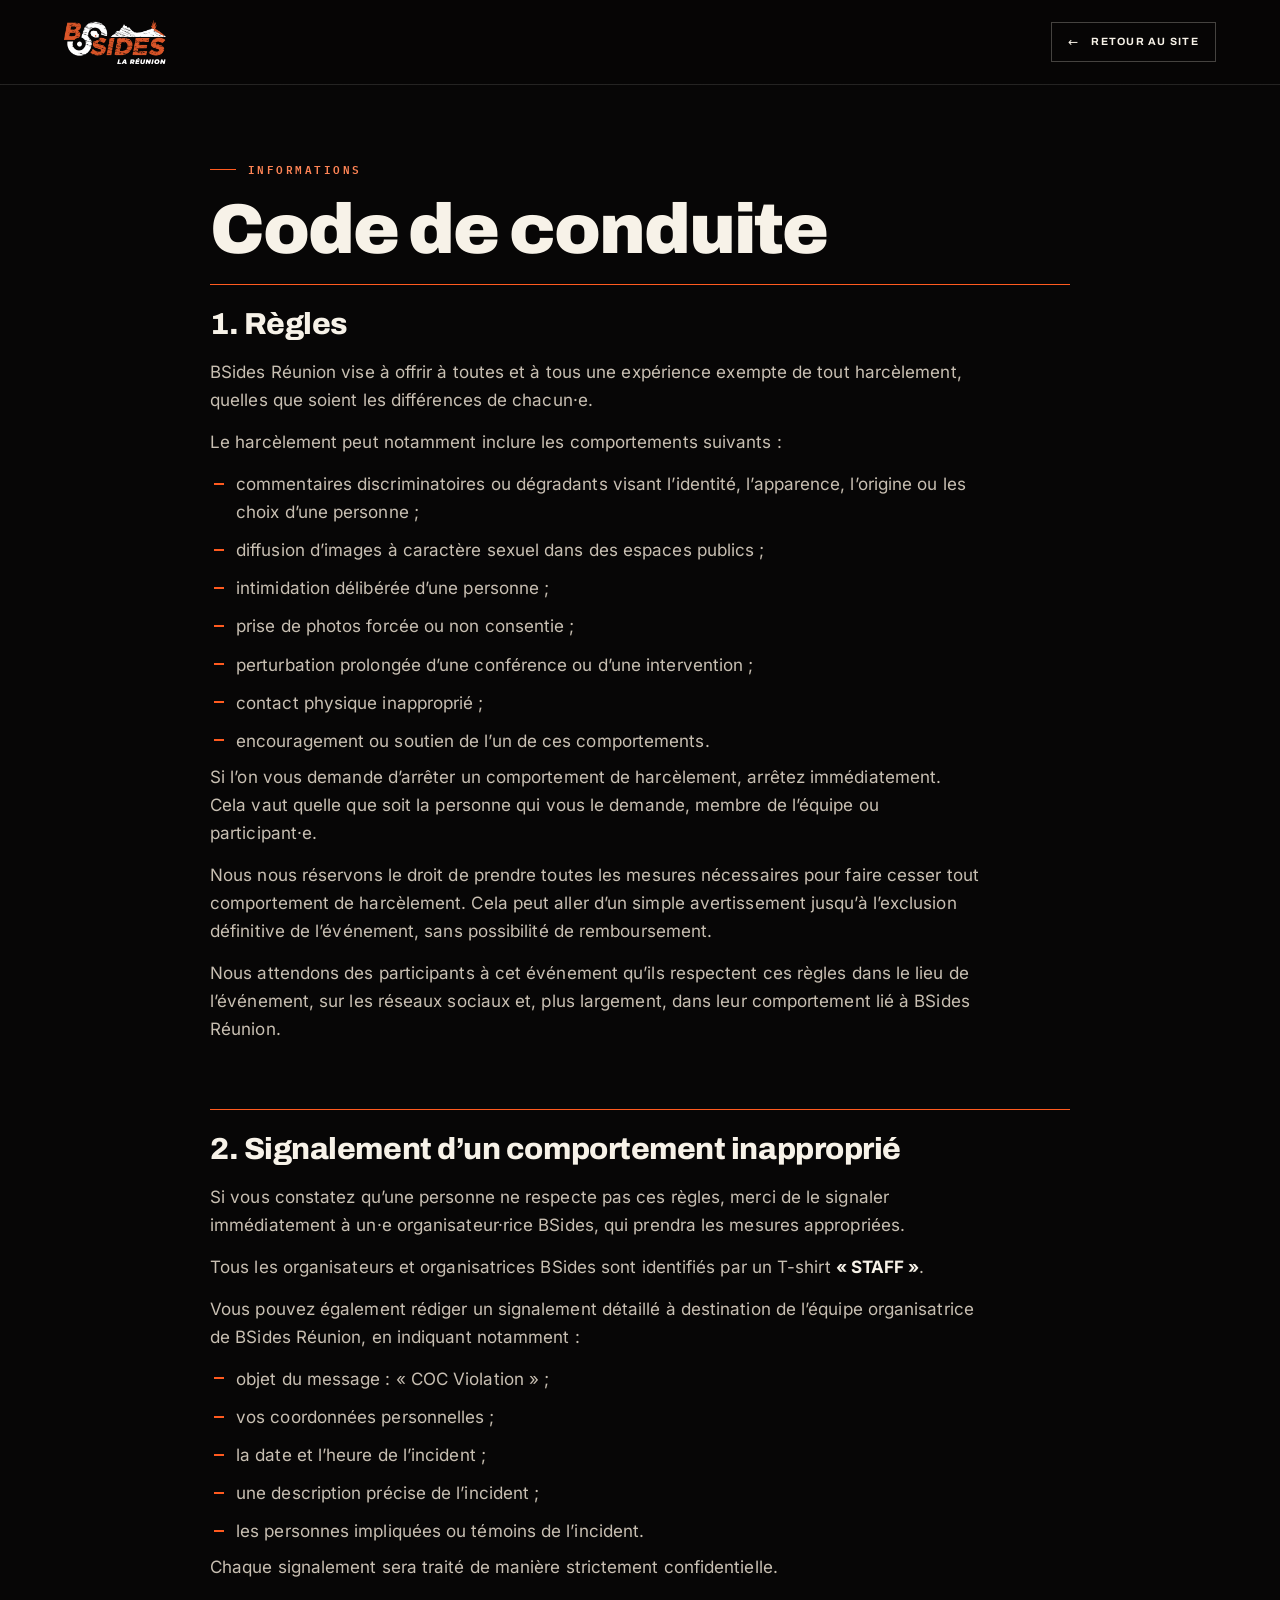
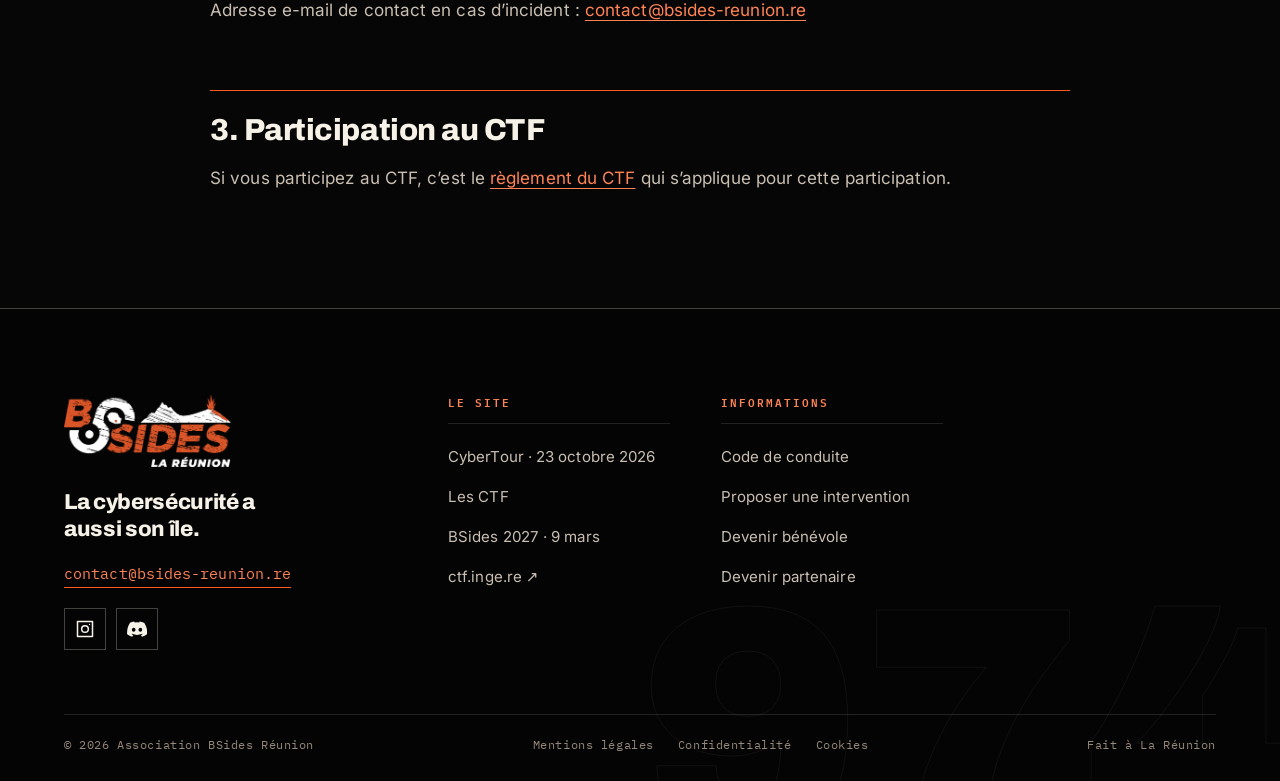
==== commit 54b6a4f7: "Reporte les corrections de textes et les boutons de participation. Co-Authored-By: Claude Sonnet 5.5" ====
--- a/code-de-conduite.html
+++ b/code-de-conduite.html
@@ -44,21 +44,21 @@
   <main class="doc" id="main">
     <p class="eyebrow">Informations</p>
     <h1>Code de conduite</h1>
-    <p class="doc-meta">Repris de la page en ligne sur bsides-reunion.re</p>
     <div class="doc-body">
       <section>
         <h2>1. Règles</h2>
-        <p>BSides Réunion vise à offrir une expérience exempte de tout harcèlement, quels que soient votre genre, votre identité de genre, votre âge, votre orientation sexuelle, votre handicap, votre apparence physique, votre poids ou votre religion.</p>
+        <p>BSides Réunion vise à offrir à toutes et à tous une expérience exempte de tout harcèlement, quelles que soient les différences de chacun·e.</p>
         <p>Le harcèlement peut notamment inclure les comportements suivants :</p>
         <ul>
-          <li>commentaires liés à la domination sociale, au genre, à l’identité et à l’expression de genre, à l’orientation sexuelle, au handicap, à l’apparence physique, à la taille, à l’origine, à l’âge, à la religion ou aux choix technologiques ;</li>
+          <li>commentaires discriminatoires ou dégradants visant l’identité, l’apparence, l’origine ou les choix d’une personne ;</li>
           <li>diffusion d’images à caractère sexuel dans des espaces publics ;</li>
           <li>intimidation délibérée d’une personne ;</li>
           <li>prise de photos forcée ou non consentie ;</li>
           <li>perturbation prolongée d’une conférence ou d’une intervention ;</li>
           <li>contact physique inapproprié ;</li>
-          <li>encouragement ou soutien de l’un quelconque des comportements ci-dessus. Les participants à qui un membre de l’équipe ou un autre participant demande de cesser un comportement de harcèlement doivent s’y conformer immédiatement.</li>
+          <li>encouragement ou soutien de l’un de ces comportements.</li>
         </ul>
+        <p>Si l’on vous demande d’arrêter un comportement de harcèlement, arrêtez immédiatement. Cela vaut quelle que soit la personne qui vous le demande, membre de l’équipe ou participant·e.</p>
         <p>Nous nous réservons le droit de prendre toutes les mesures nécessaires pour faire cesser tout comportement de harcèlement. Cela peut aller d’un simple avertissement jusqu’à l’exclusion définitive de l’événement, sans possibilité de remboursement.</p>
         <p>Nous attendons des participants à cet événement qu’ils respectent ces règles dans le lieu de l’événement, sur les réseaux sociaux et, plus largement, dans leur comportement lié à BSides Réunion.</p>
       </section>
@@ -76,6 +76,10 @@
         </ul>
         <p>Chaque signalement sera traité de manière strictement confidentielle.</p>
         <p>Adresse e-mail de contact en cas d’incident : <a href="mailto:contact@bsides-reunion.re?subject=COC%20Violation">contact@bsides-reunion.re</a></p>
+      </section>
+      <section>
+        <h2>3. Participation au CTF</h2>
+        <p>Si vous participez au CTF, c’est le <a href="https://ctf.inge.re/tos" target="_blank" rel="noopener">règlement du CTF</a> qui s’applique pour cette participation.</p>
       </section>
     </div>
   </main>
--- a/css/home.css
+++ b/css/home.css
@@ -449,18 +449,17 @@
 /* ---------- Participer ---------- */
 .join { padding: clamp(70px, 9vw, 130px) 0; background: var(--bg); border-top: 1px solid var(--line); }
 .join-grid { display: grid; grid-template-columns: 1fr; border-top: 1px solid var(--line-2); }
-.join-card { position: relative; display: grid; grid-template-columns: 88px minmax(0, .7fr) minmax(0, 1.1fr) auto; gap: clamp(18px, 3vw, 46px); align-items: center; padding: clamp(24px, 3vw, 38px) 0 clamp(24px, 3vw, 38px) clamp(20px, 2.4vw, 34px); border-bottom: 1px solid var(--line); transition: background-color .25s, box-shadow .25s; }
+.join-card { position: relative; display: grid; grid-template-columns: 88px minmax(0, .7fr) minmax(0, 1.1fr) 19.5rem; gap: clamp(18px, 3vw, 46px); align-items: center; padding: clamp(24px, 3vw, 38px) 0 clamp(24px, 3vw, 38px) clamp(20px, 2.4vw, 34px); border-bottom: 1px solid var(--line); transition: background-color .25s, box-shadow .25s; }
 .join-card:hover { background: rgba(255, 90, 31, .035); box-shadow: inset 3px 0 0 var(--or); }
 .join-card .num { font: 900 clamp(2.2rem, 4vw, 3.8rem)/1 var(--head); color: transparent; -webkit-text-stroke: 1px var(--or); letter-spacing: -.04em; }
 .join-card h3 { font-size: clamp(1.5rem, 2.6vw, 2.3rem); }
 .join-card p { color: var(--muted); font-size: .96rem; line-height: 1.6; }
-.join-card .u-link { font: 600 .74rem/1 var(--mono); letter-spacing: .12em; text-transform: uppercase; text-decoration: none; white-space: nowrap; }
-.join-card .u-link:hover { text-decoration: underline; }
+.join-card .btn { justify-self: stretch; justify-content: center; white-space: nowrap; }
 @media (max-width: 900px) {
   .join-card { grid-template-columns: 54px minmax(0, 1fr); gap: 12px 18px; align-items: start; }
   .join-card h3 { align-self: center; }
   .join-card p { grid-column: 2; }
-  .join-card .u-link { grid-column: 2; }
+  .join-card .btn { grid-column: 2; }
 }
 
 /* ---------- Appel final ---------- */
